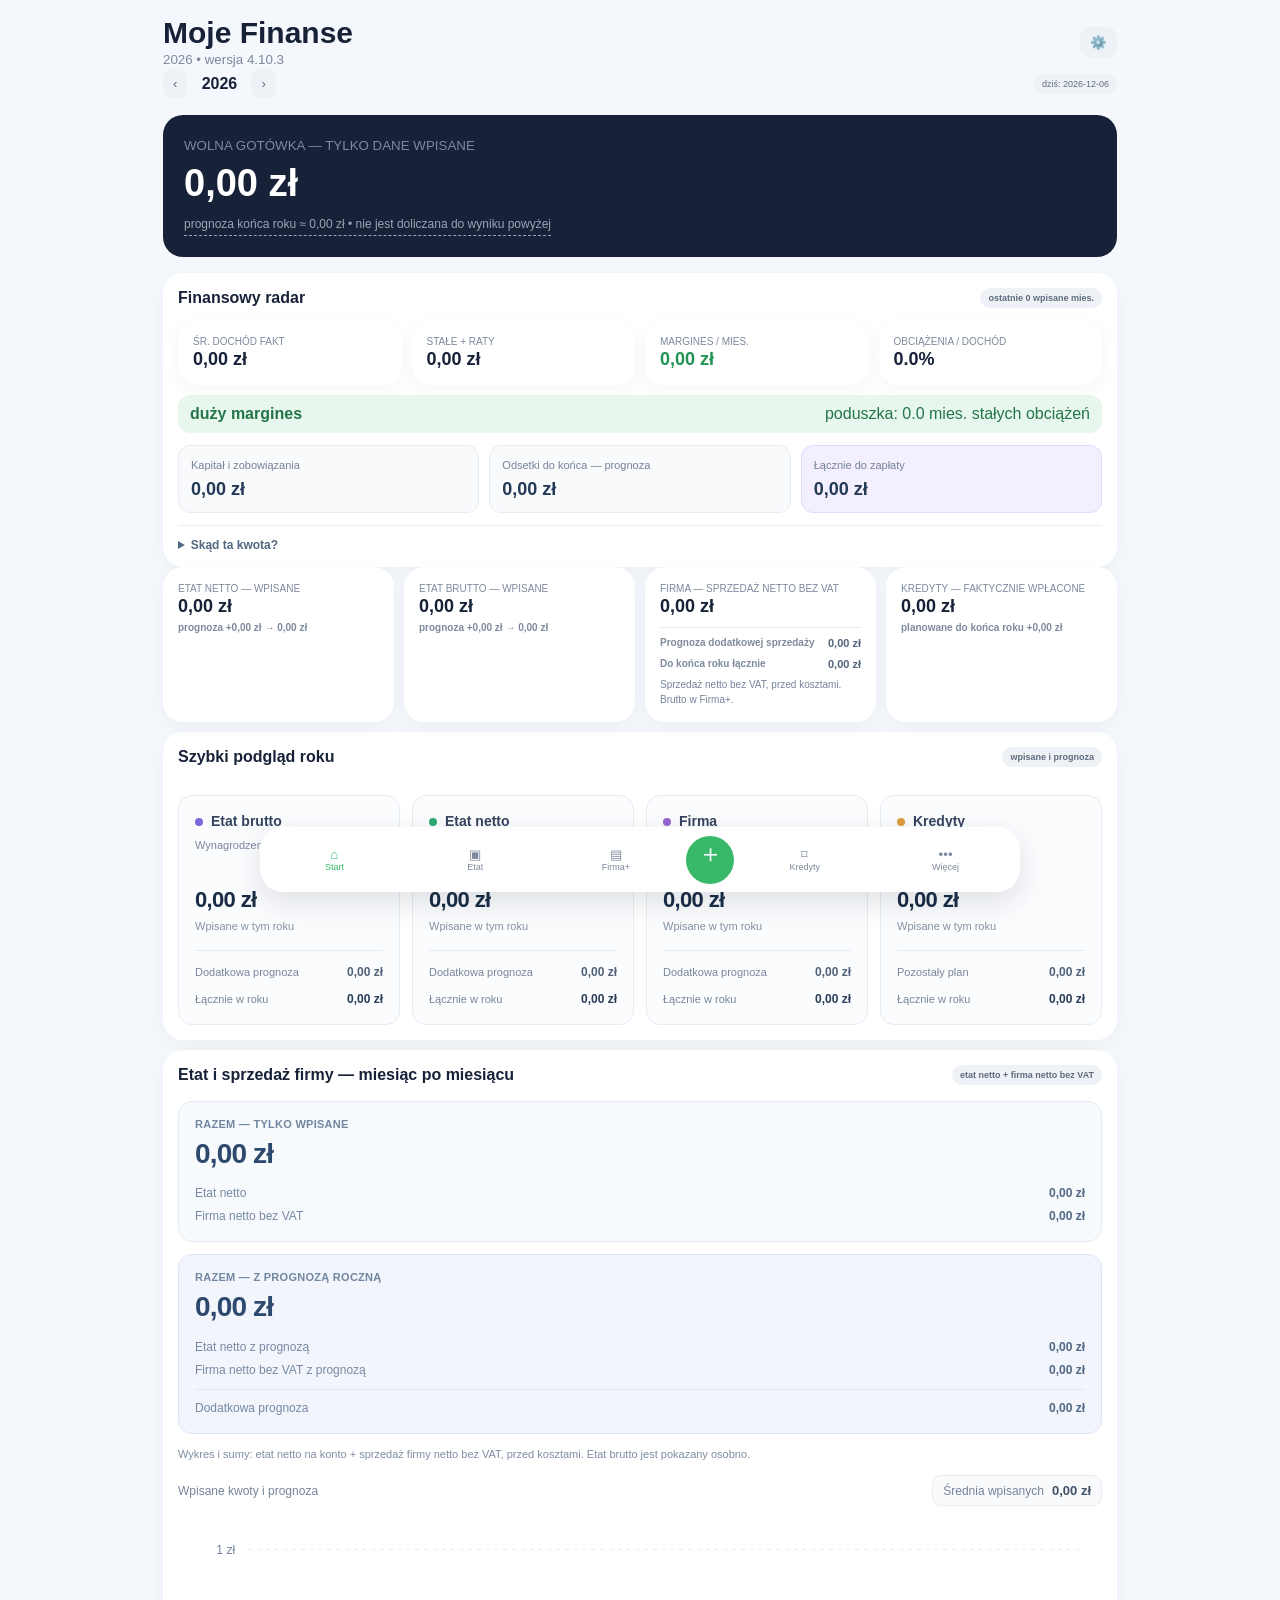
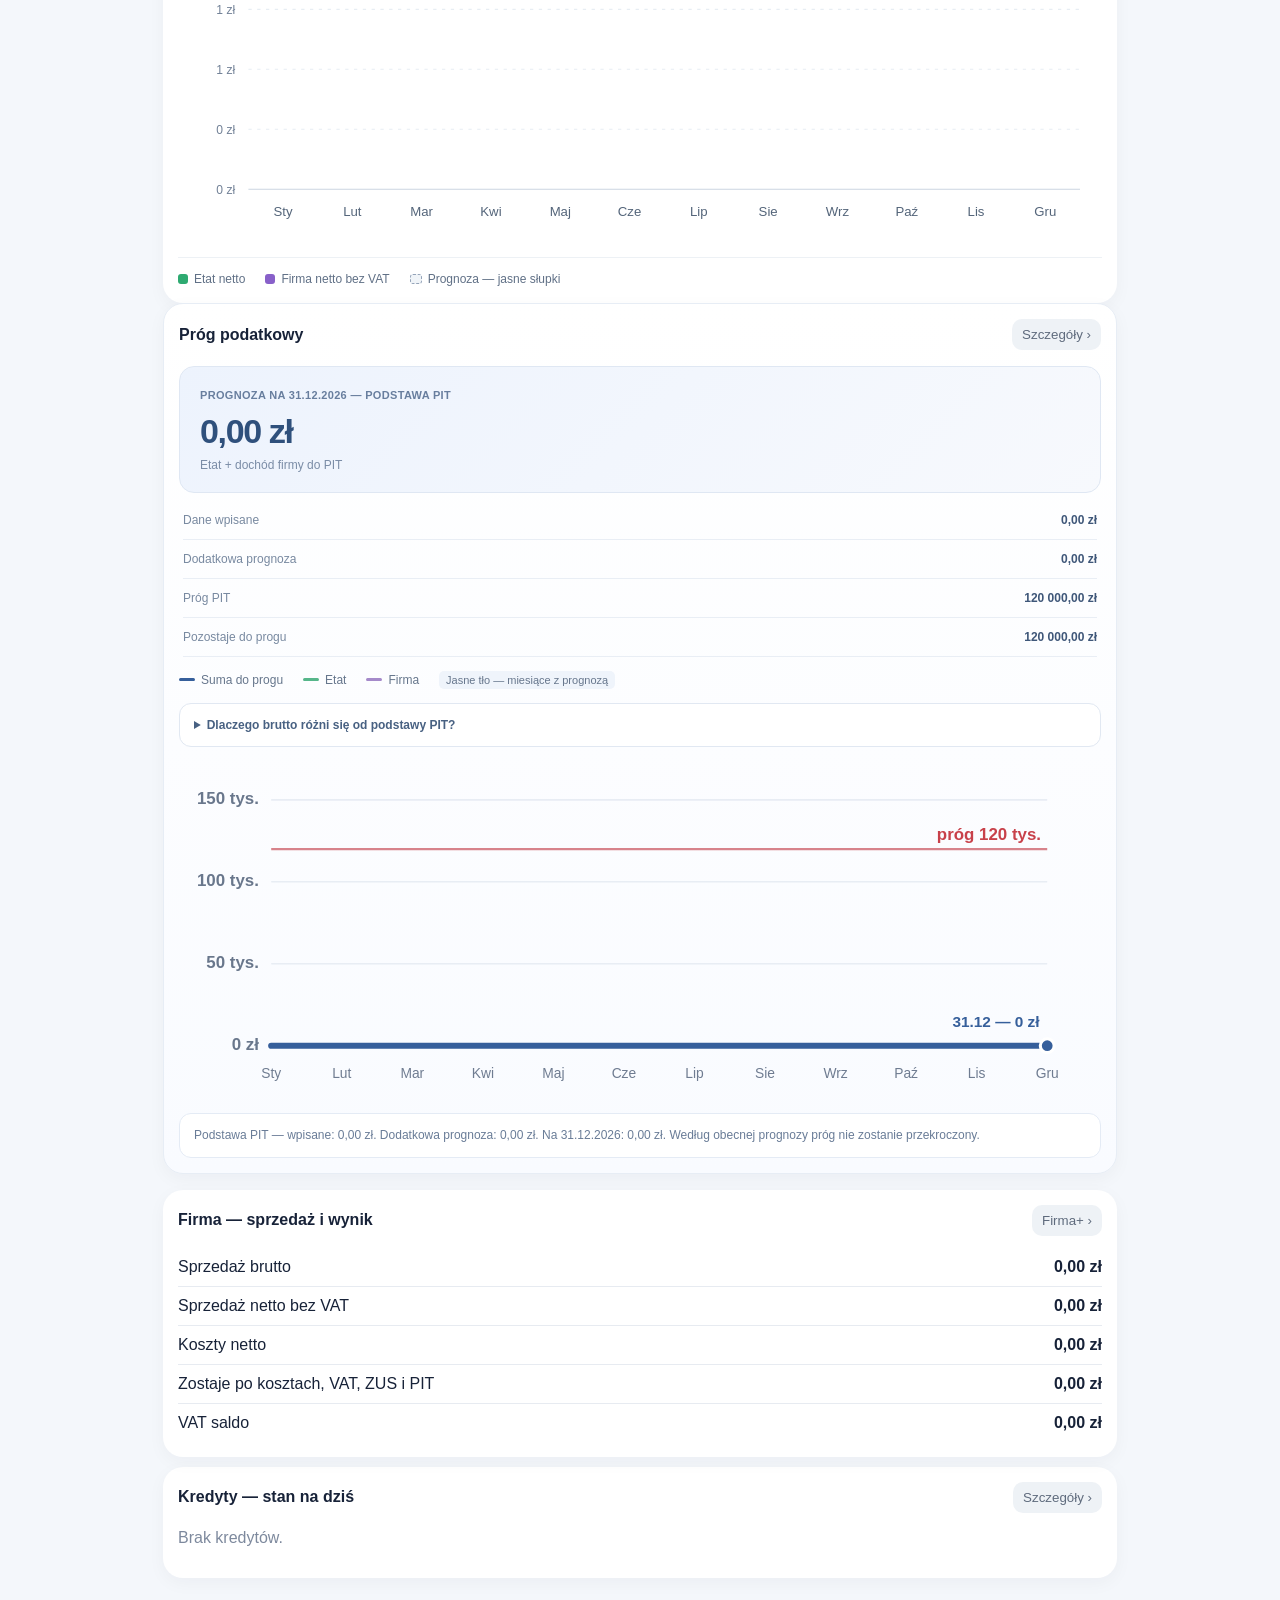
==== app-252.html @ a0eb4af7 "Clarify PIT forecast end date and actual/forecast totals; verify adaptive annual chart (4.10.3)" ====
<!doctype html><html lang="pl"><head><meta charset="utf-8"><meta http-equiv="Cache-Control" content="no-store"><meta name="viewport" content="width=device-width,initial-scale=1"><title>Moje Finanse 4.10.3</title></head><body><script>location.replace('./index.html?v=4103-'+Date.now())</script></body></html>
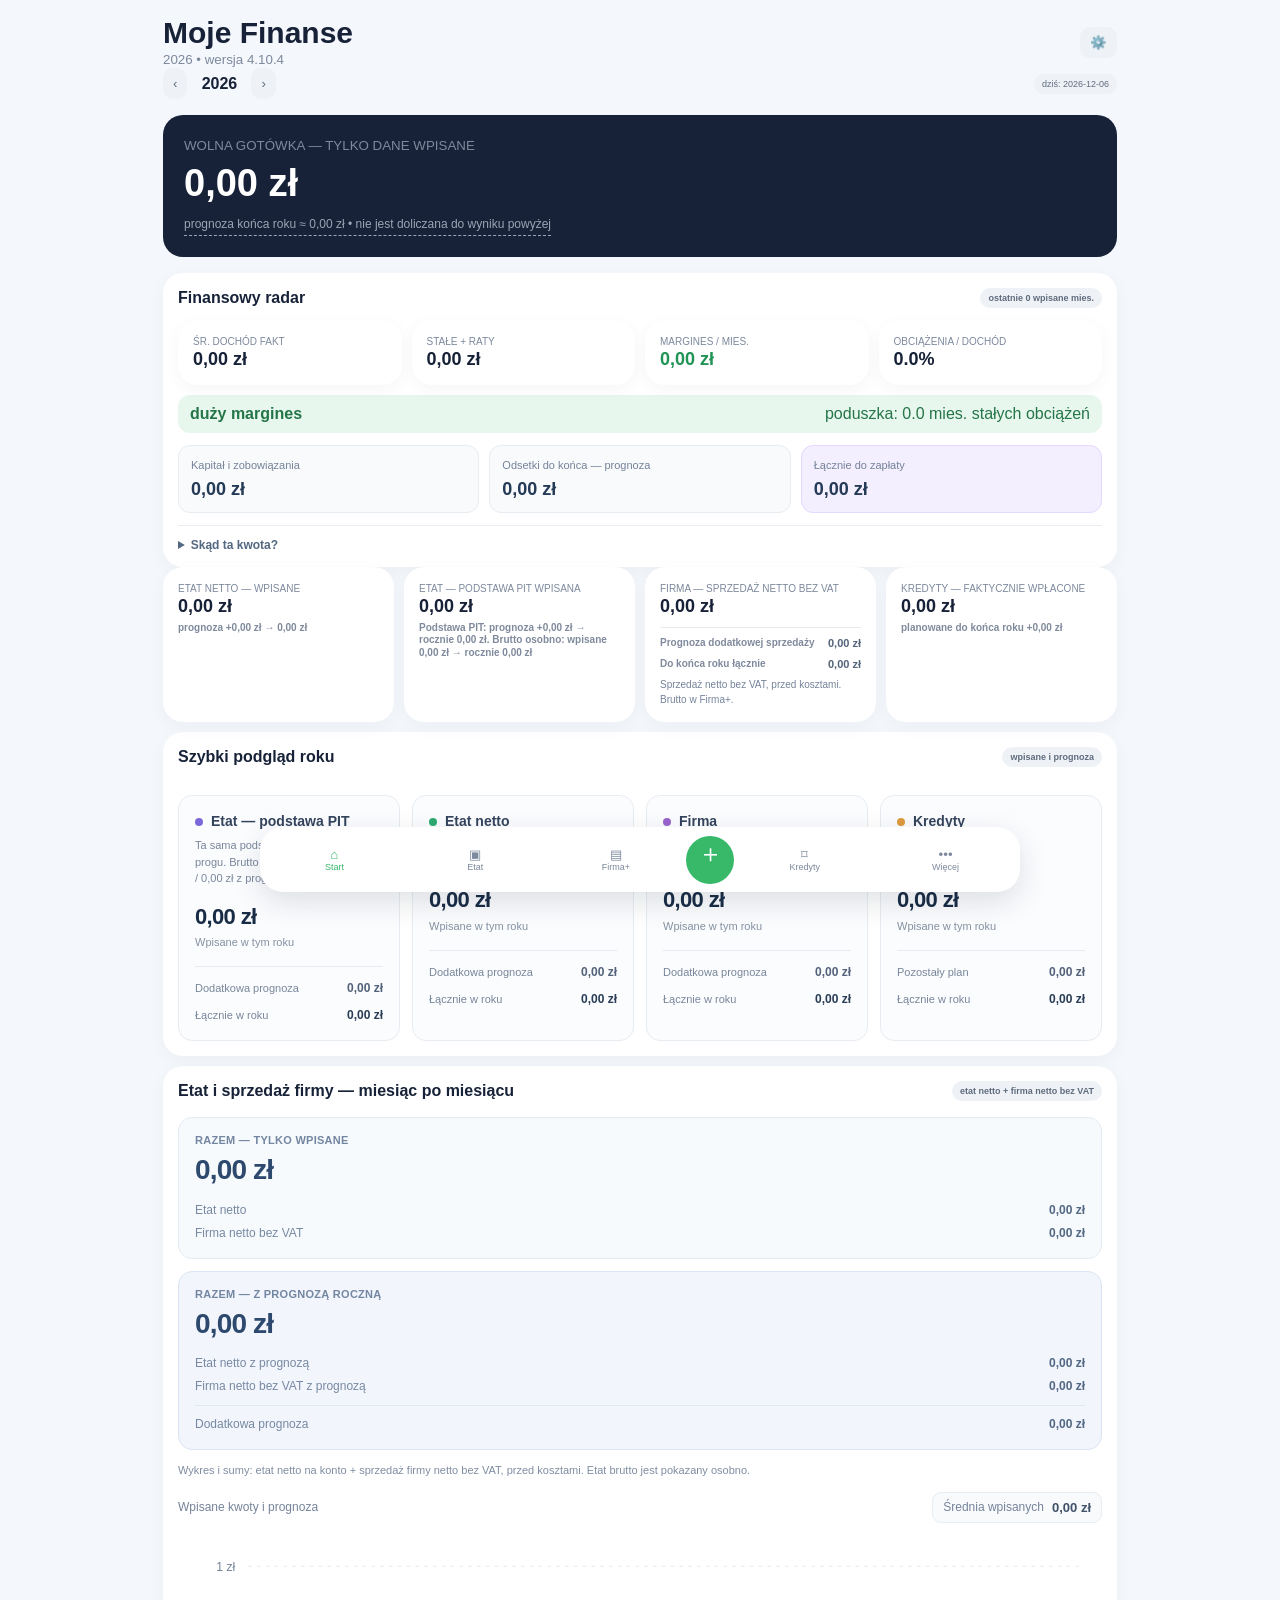
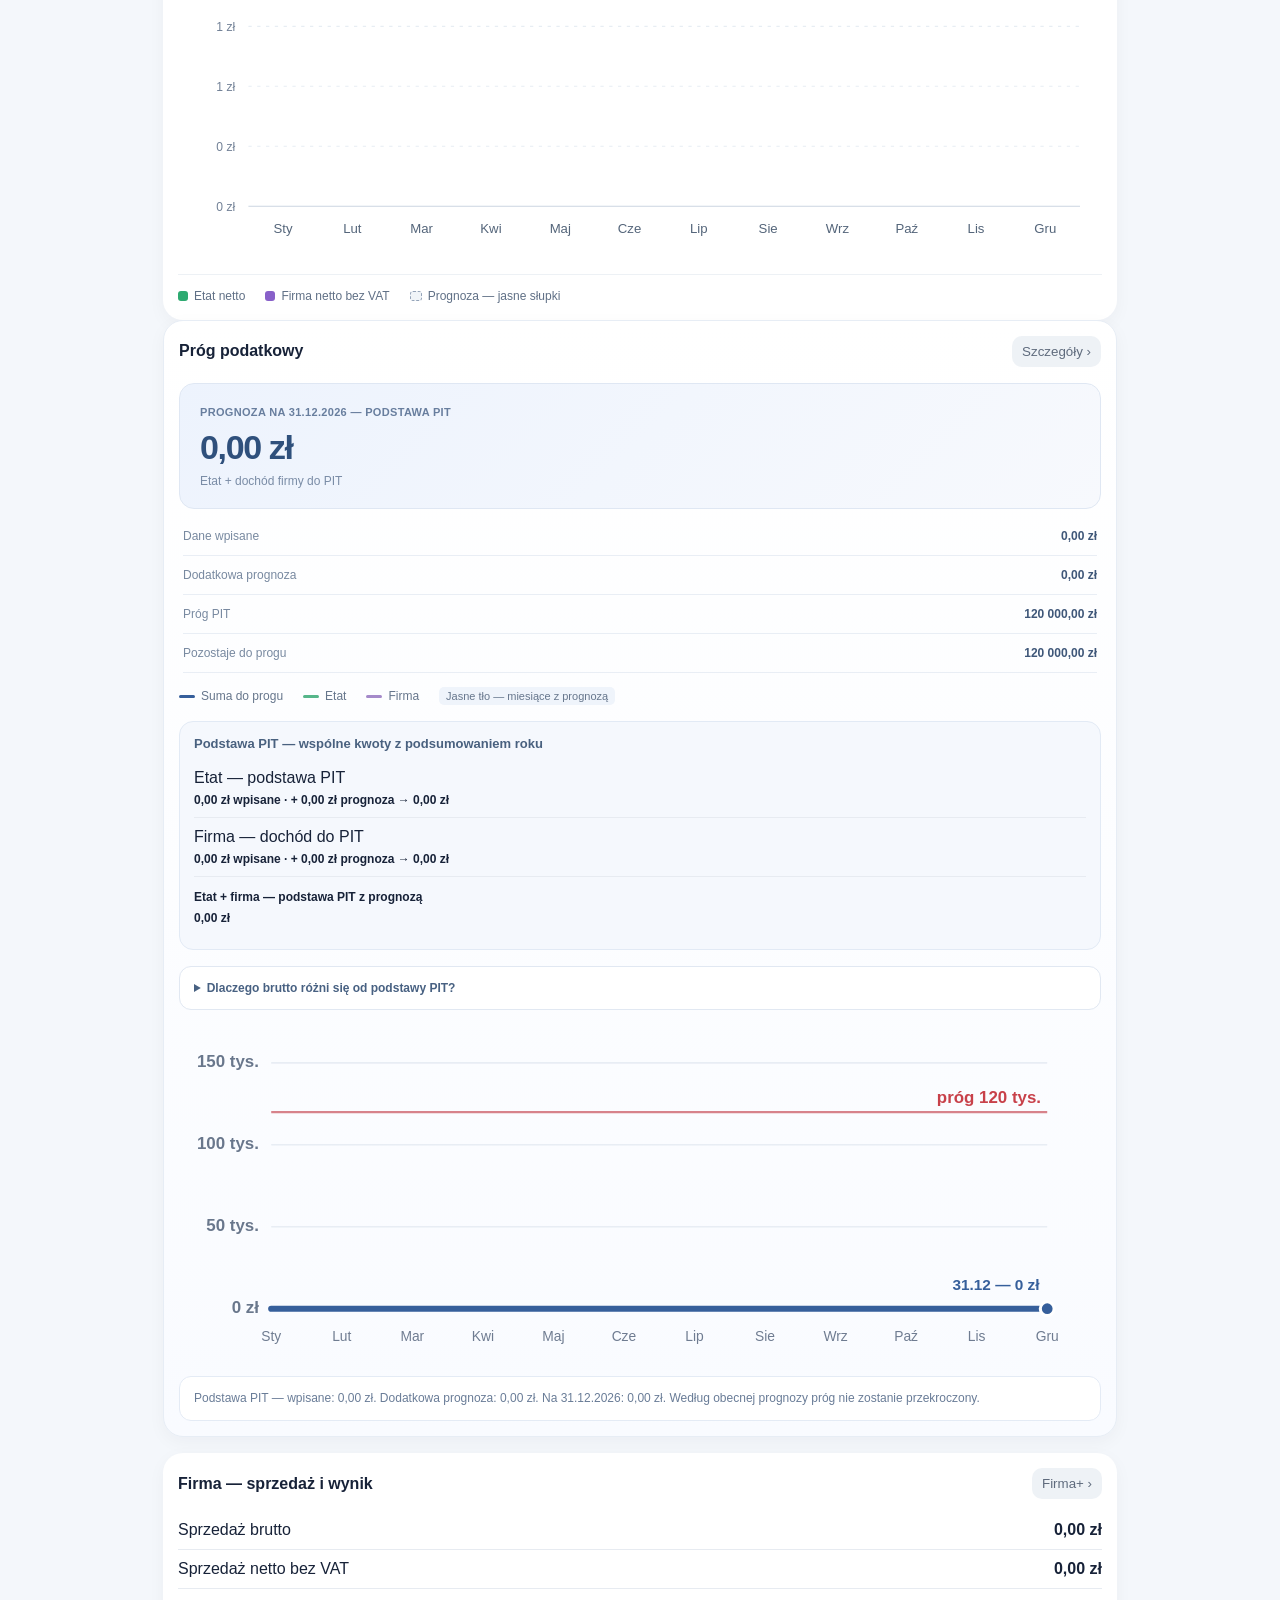
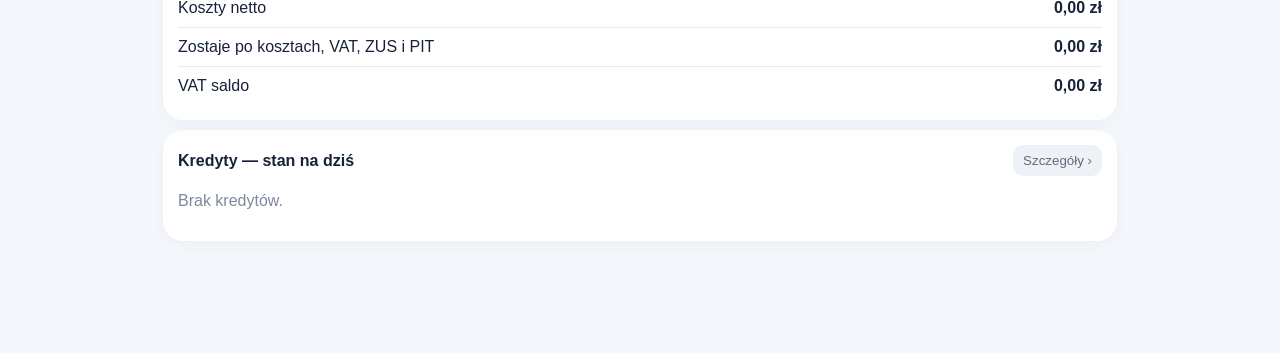
==== commit 55da2cf6: "Unify home employment totals with PIT chart basis; separate gross and combined company totals (4.10." ====
--- a/app-252.html
+++ b/app-252.html
@@ -1 +1 @@
-<!doctype html><html lang="pl"><head><meta charset="utf-8"><meta http-equiv="Cache-Control" content="no-store"><meta name="viewport" content="width=device-width,initial-scale=1"><title>Moje Finanse 4.10.3</title></head><body><script>location.replace('./index.html?v=4103-'+Date.now())</script></body></html>+<!doctype html><html lang="pl"><head><meta charset="utf-8"><meta http-equiv="Cache-Control" content="no-store"><meta name="viewport" content="width=device-width,initial-scale=1"><title>Moje Finanse 4.10.4</title></head><body><script>location.replace('./index.html?v=4104-'+Date.now())</script></body></html>
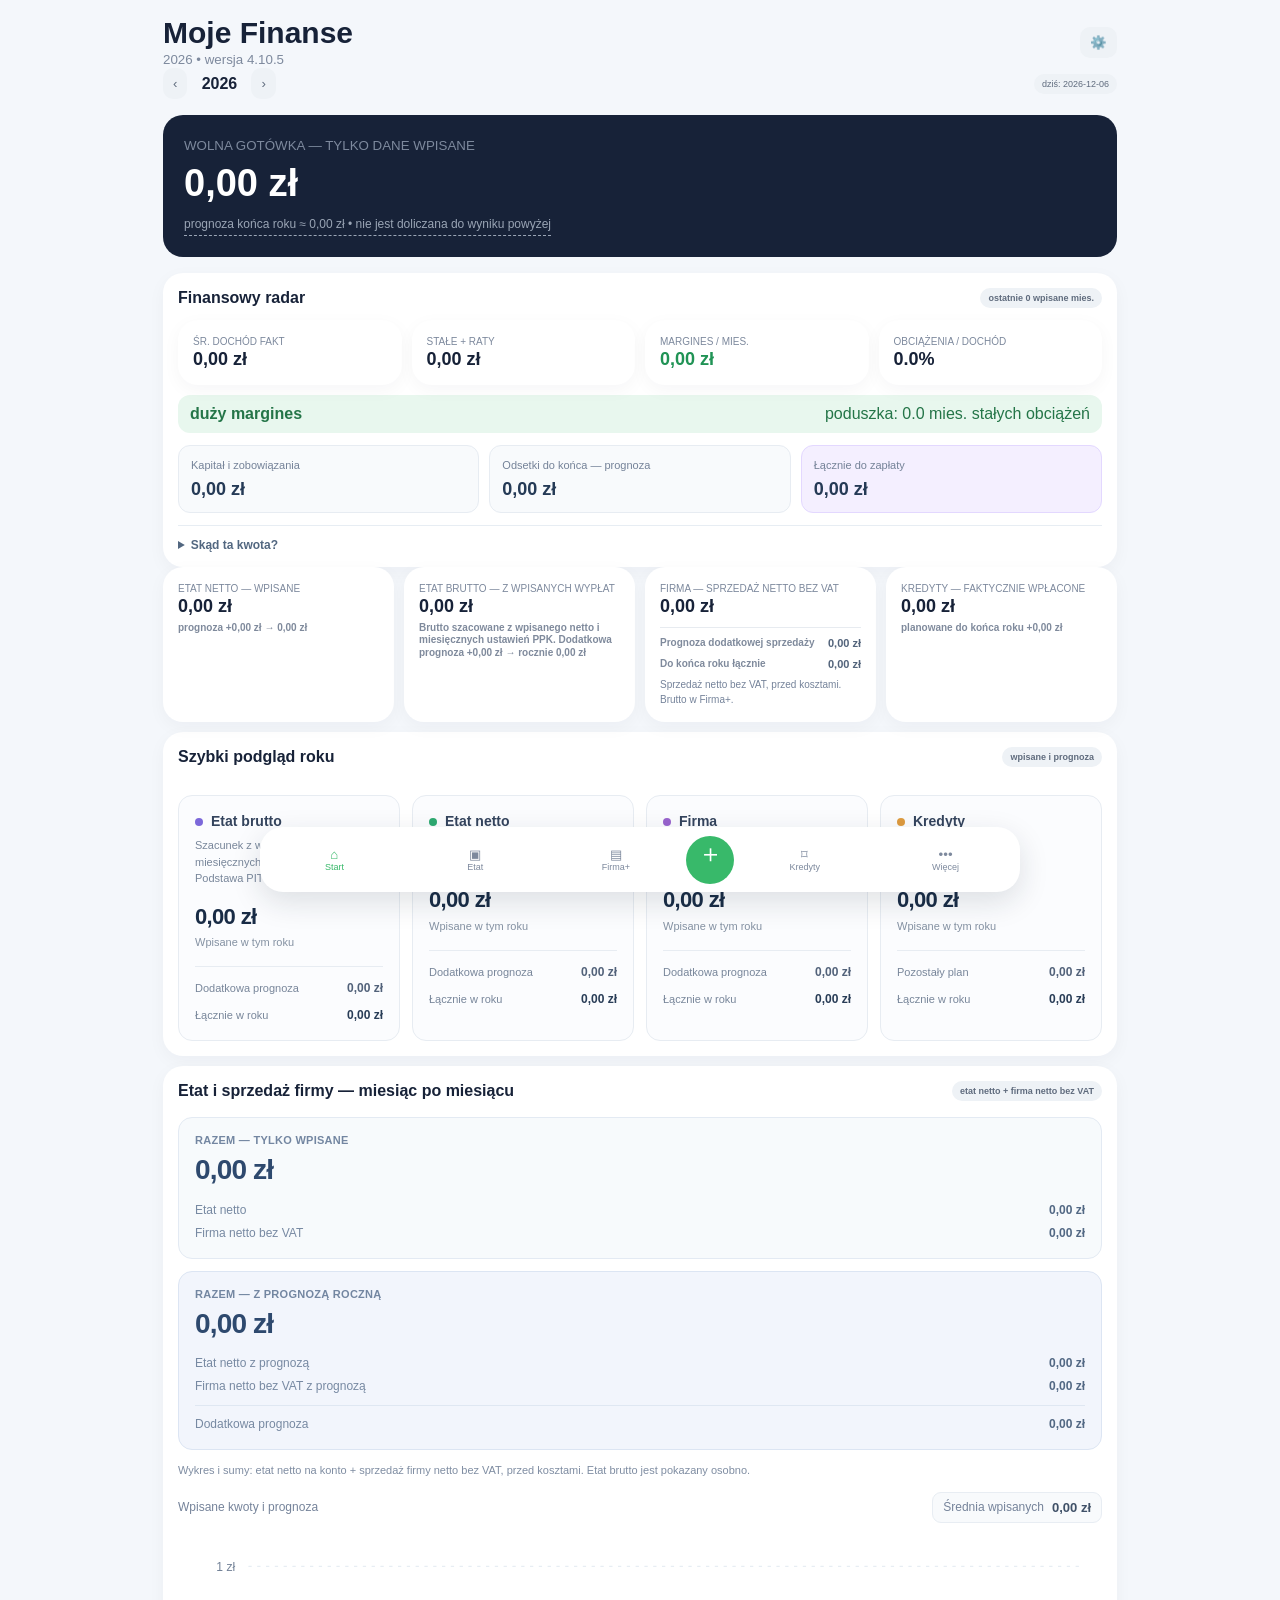
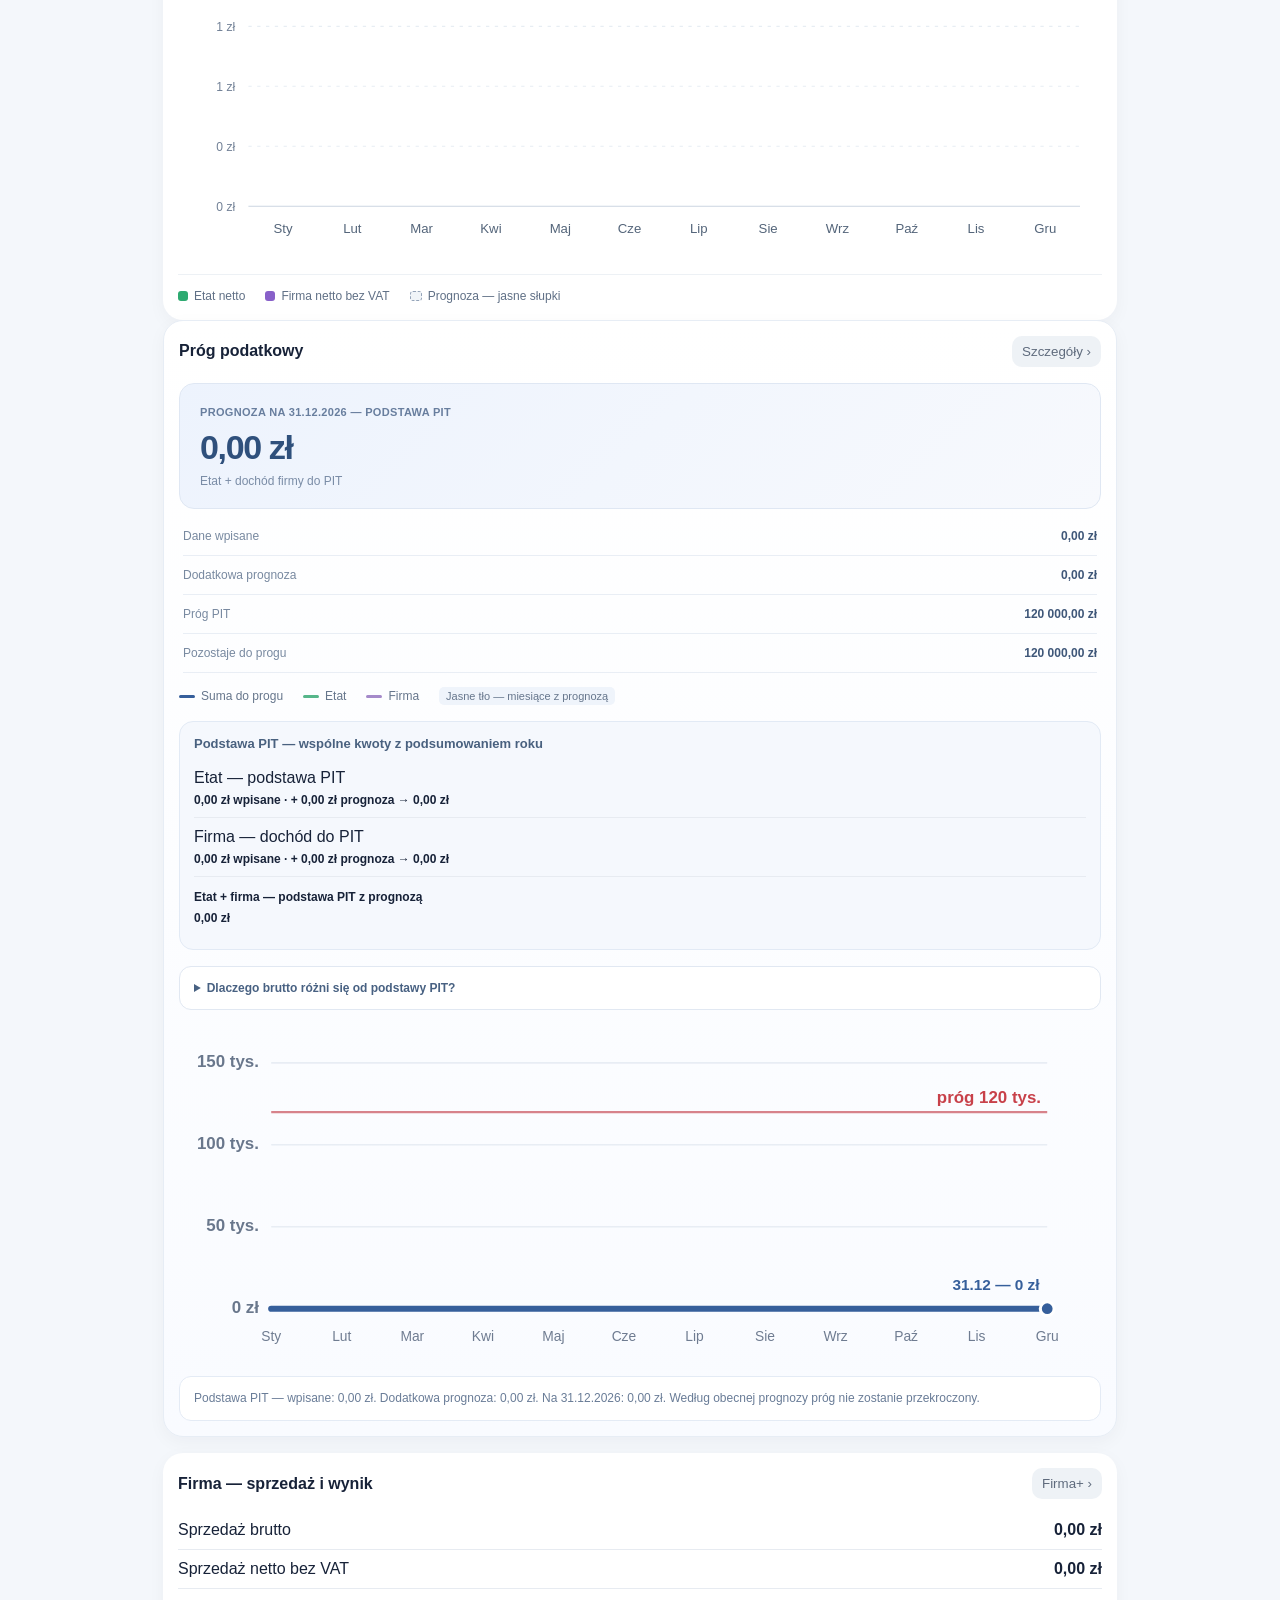
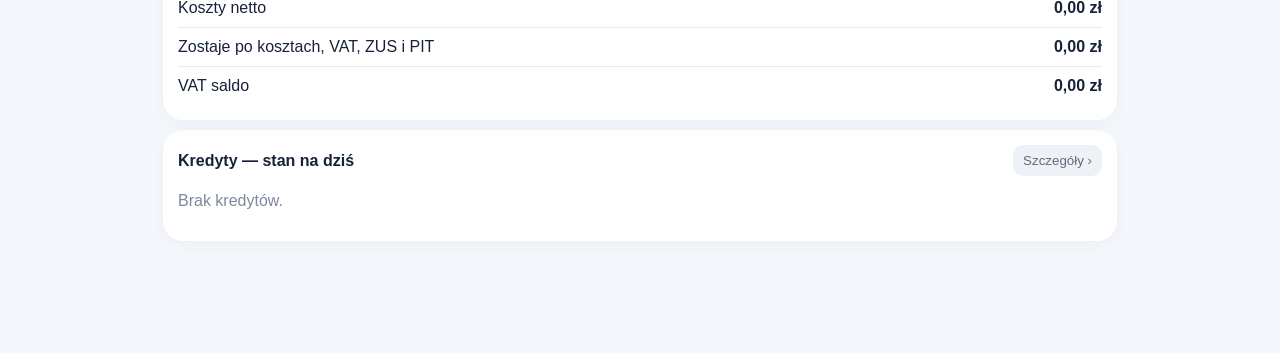
==== commit 4daa2df5: "Restore gross employment figures from entered net payments, preserve cents and separate PIT basis (4" ====
--- a/app-252.html
+++ b/app-252.html
@@ -1 +1 @@
-<!doctype html><html lang="pl"><head><meta charset="utf-8"><meta http-equiv="Cache-Control" content="no-store"><meta name="viewport" content="width=device-width,initial-scale=1"><title>Moje Finanse 4.10.4</title></head><body><script>location.replace('./index.html?v=4104-'+Date.now())</script></body></html>+<!doctype html><html lang="pl"><head><meta charset="utf-8"><meta http-equiv="Cache-Control" content="no-store"><meta name="viewport" content="width=device-width,initial-scale=1"><title>Moje Finanse 4.10.5</title></head><body><script>location.replace('./index.html?v=4105-'+Date.now())</script></body></html>
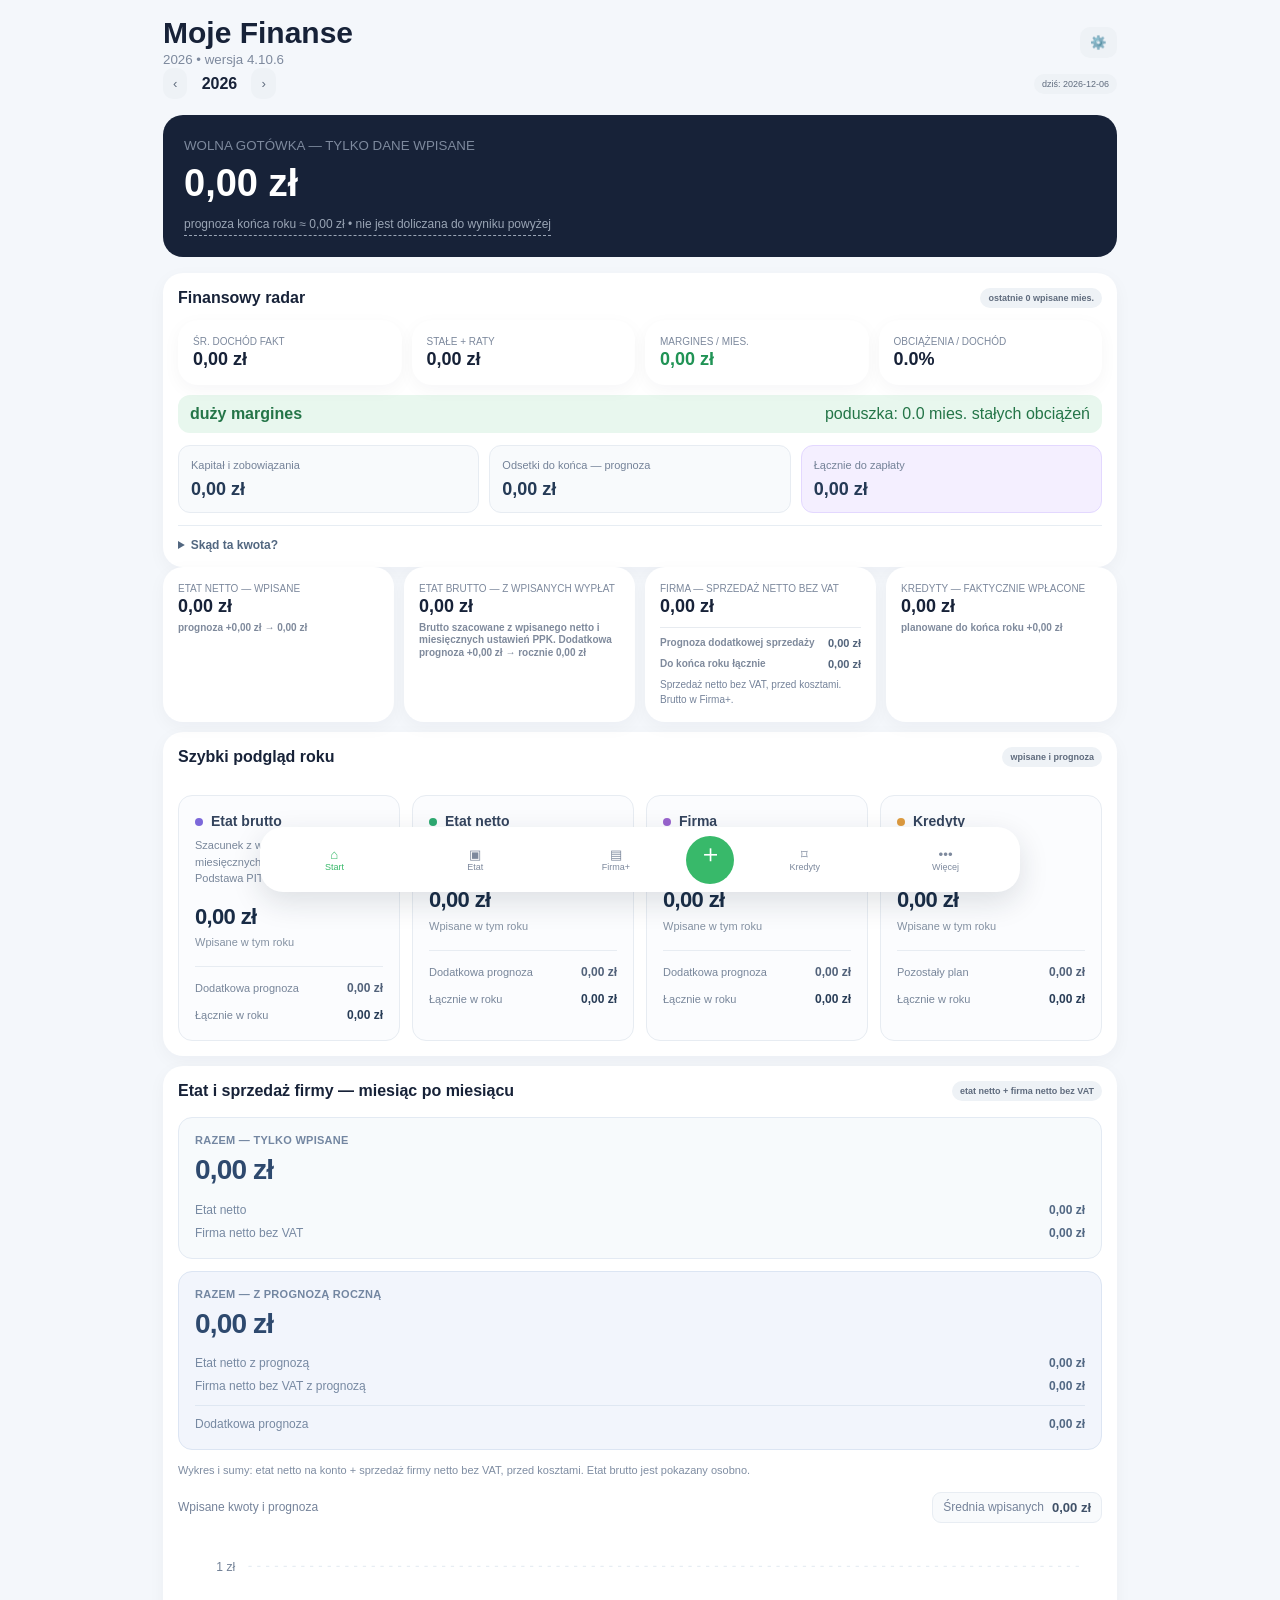
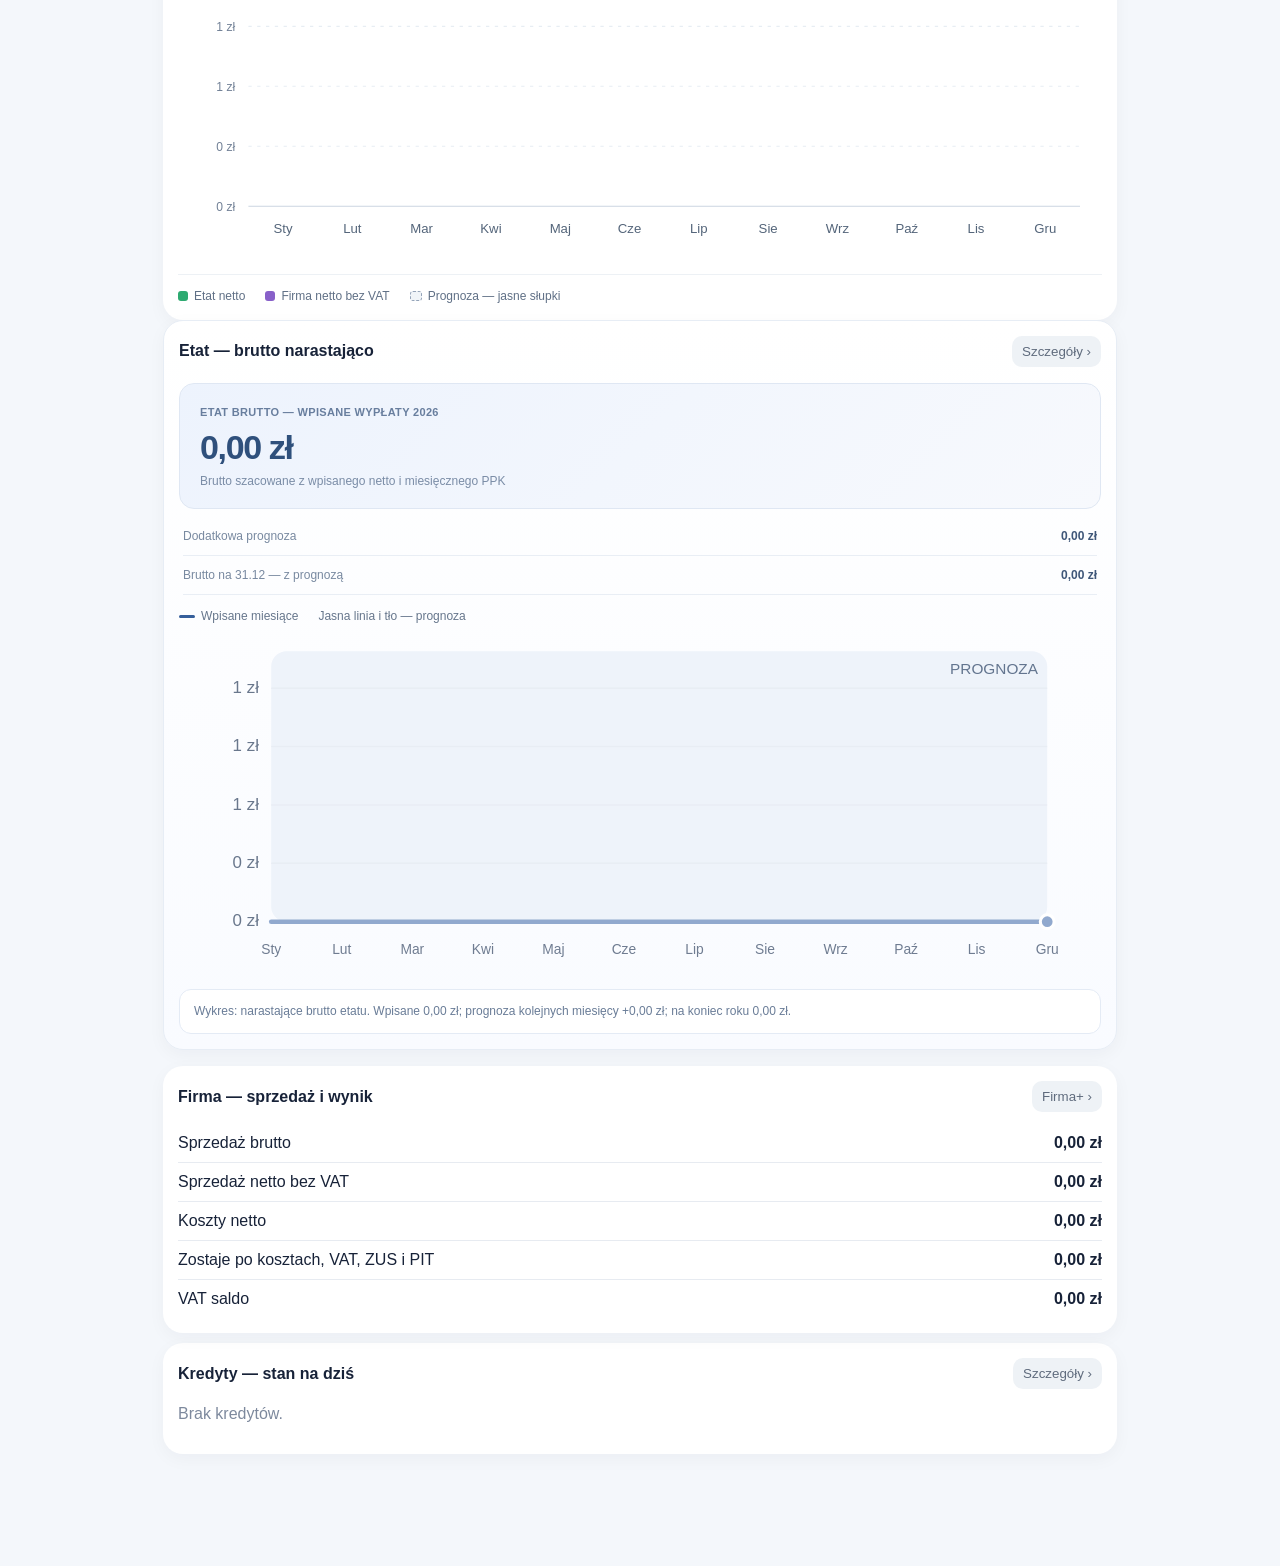
==== commit 561b052e: "Adapt home chart to actual employment gross and separate forecast, preserve existing tiles (4.10.6)" ====
--- a/app-252.html
+++ b/app-252.html
@@ -1 +1 @@
-<!doctype html><html lang="pl"><head><meta charset="utf-8"><meta http-equiv="Cache-Control" content="no-store"><meta name="viewport" content="width=device-width,initial-scale=1"><title>Moje Finanse 4.10.5</title></head><body><script>location.replace('./index.html?v=4105-'+Date.now())</script></body></html>+<!doctype html><html lang="pl"><head><meta charset="utf-8"><meta http-equiv="Cache-Control" content="no-store"><meta name="viewport" content="width=device-width,initial-scale=1"><title>Moje Finanse 4.10.6</title></head><body><script>location.replace('./index.html?v=4106-'+Date.now())</script></body></html>
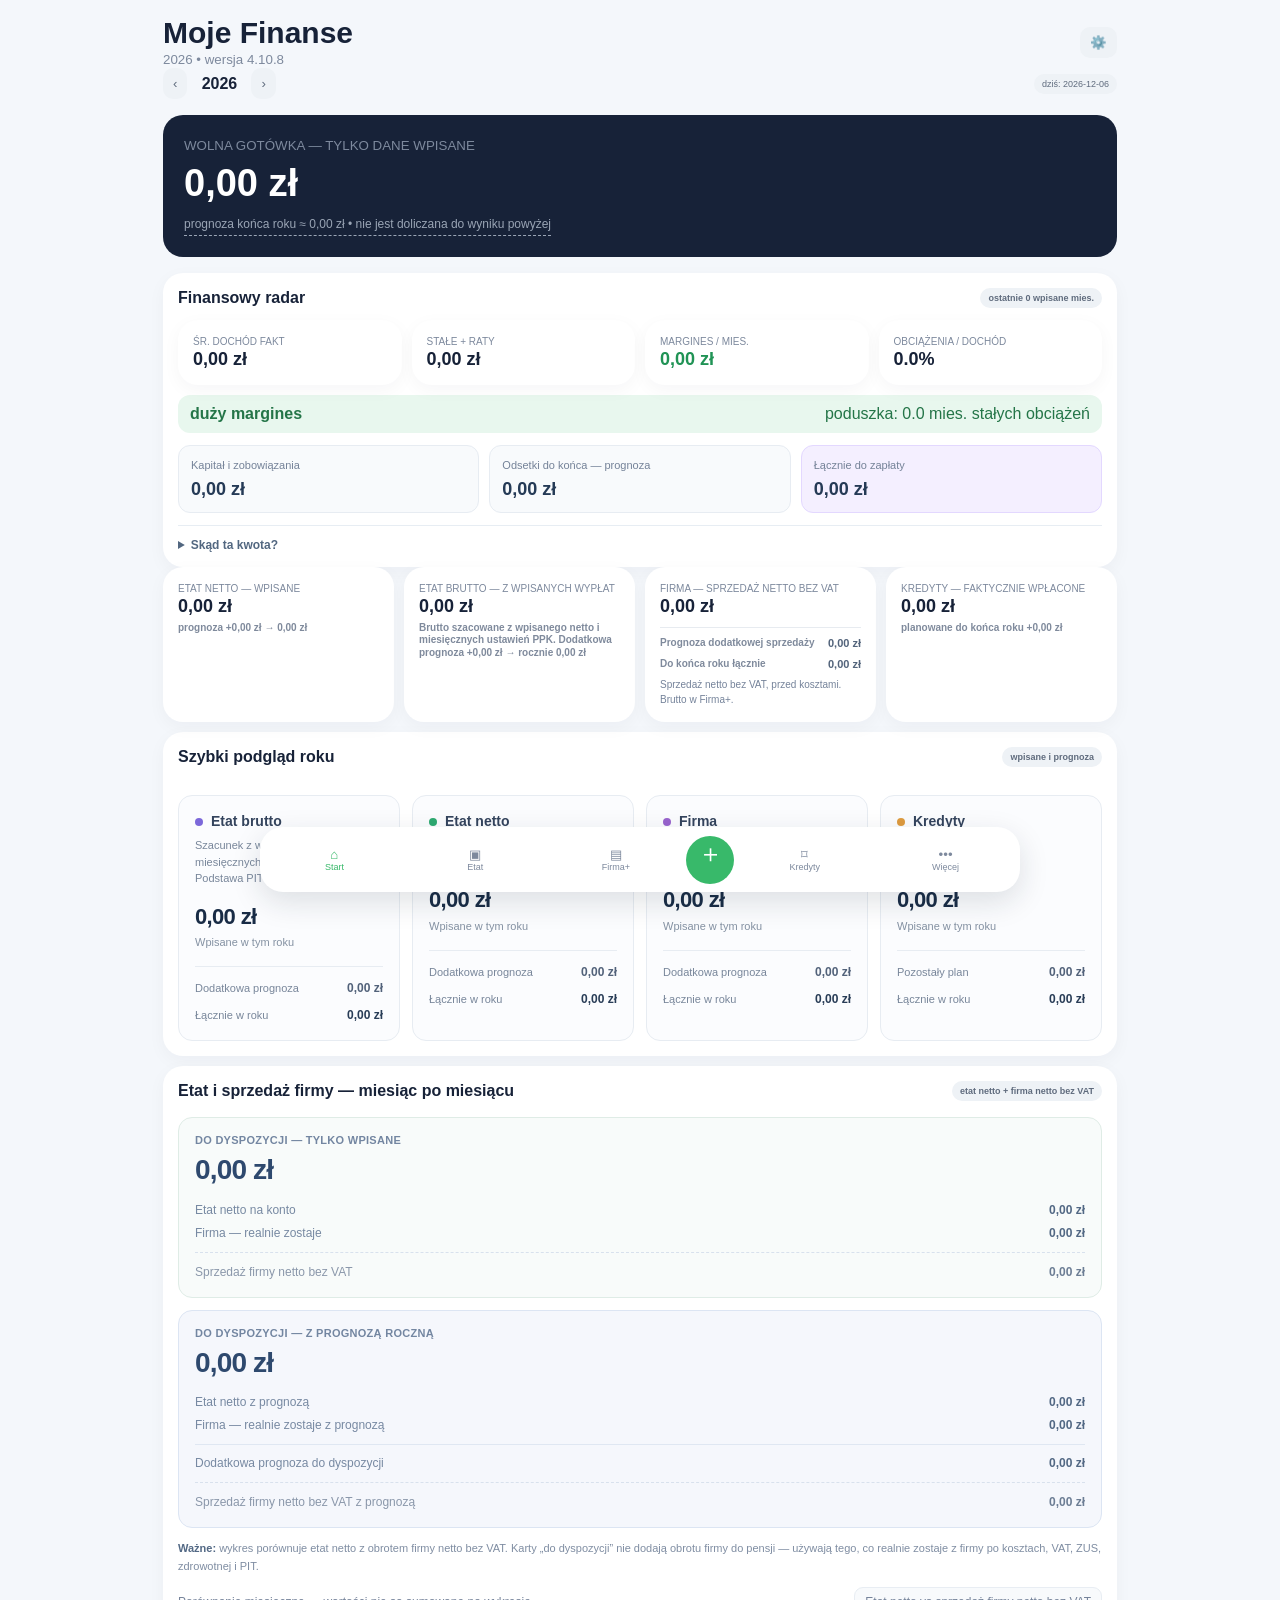
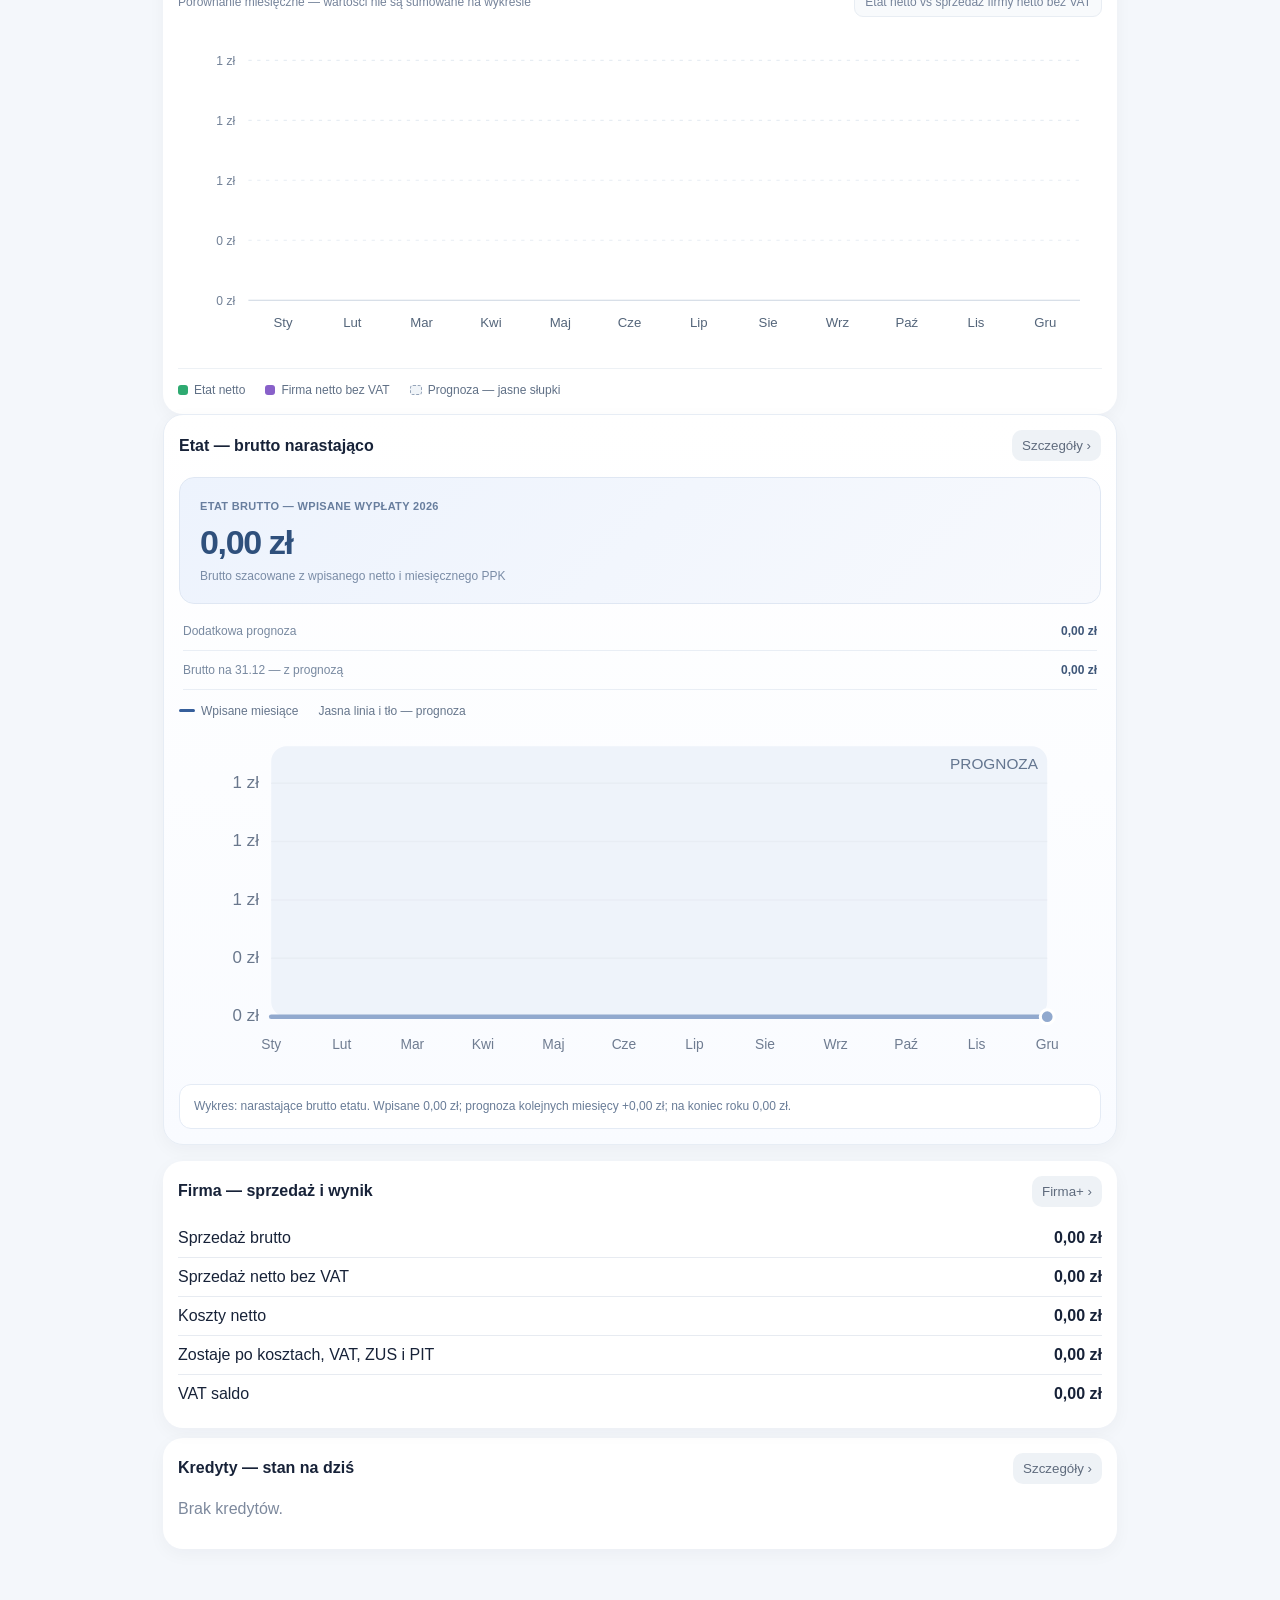
==== commit 21927c96: "Ujednolić stary redirect do 4.10.8" ====
--- a/app-252.html
+++ b/app-252.html
@@ -1 +1 @@
-<!doctype html><html lang="pl"><head><meta charset="utf-8"><meta http-equiv="Cache-Control" content="no-store"><meta name="viewport" content="width=device-width,initial-scale=1"><title>Moje Finanse 4.10.6</title></head><body><script>location.replace('./index.html?v=4106-'+Date.now())</script></body></html>+<!doctype html><html lang="pl"><head><meta charset="utf-8"><meta http-equiv="Cache-Control" content="no-store"><meta name="viewport" content="width=device-width,initial-scale=1"><title>Moje Finanse 4.10.8</title></head><body><script>location.replace('./index.html?v=4108-'+Date.now())</script></body></html>
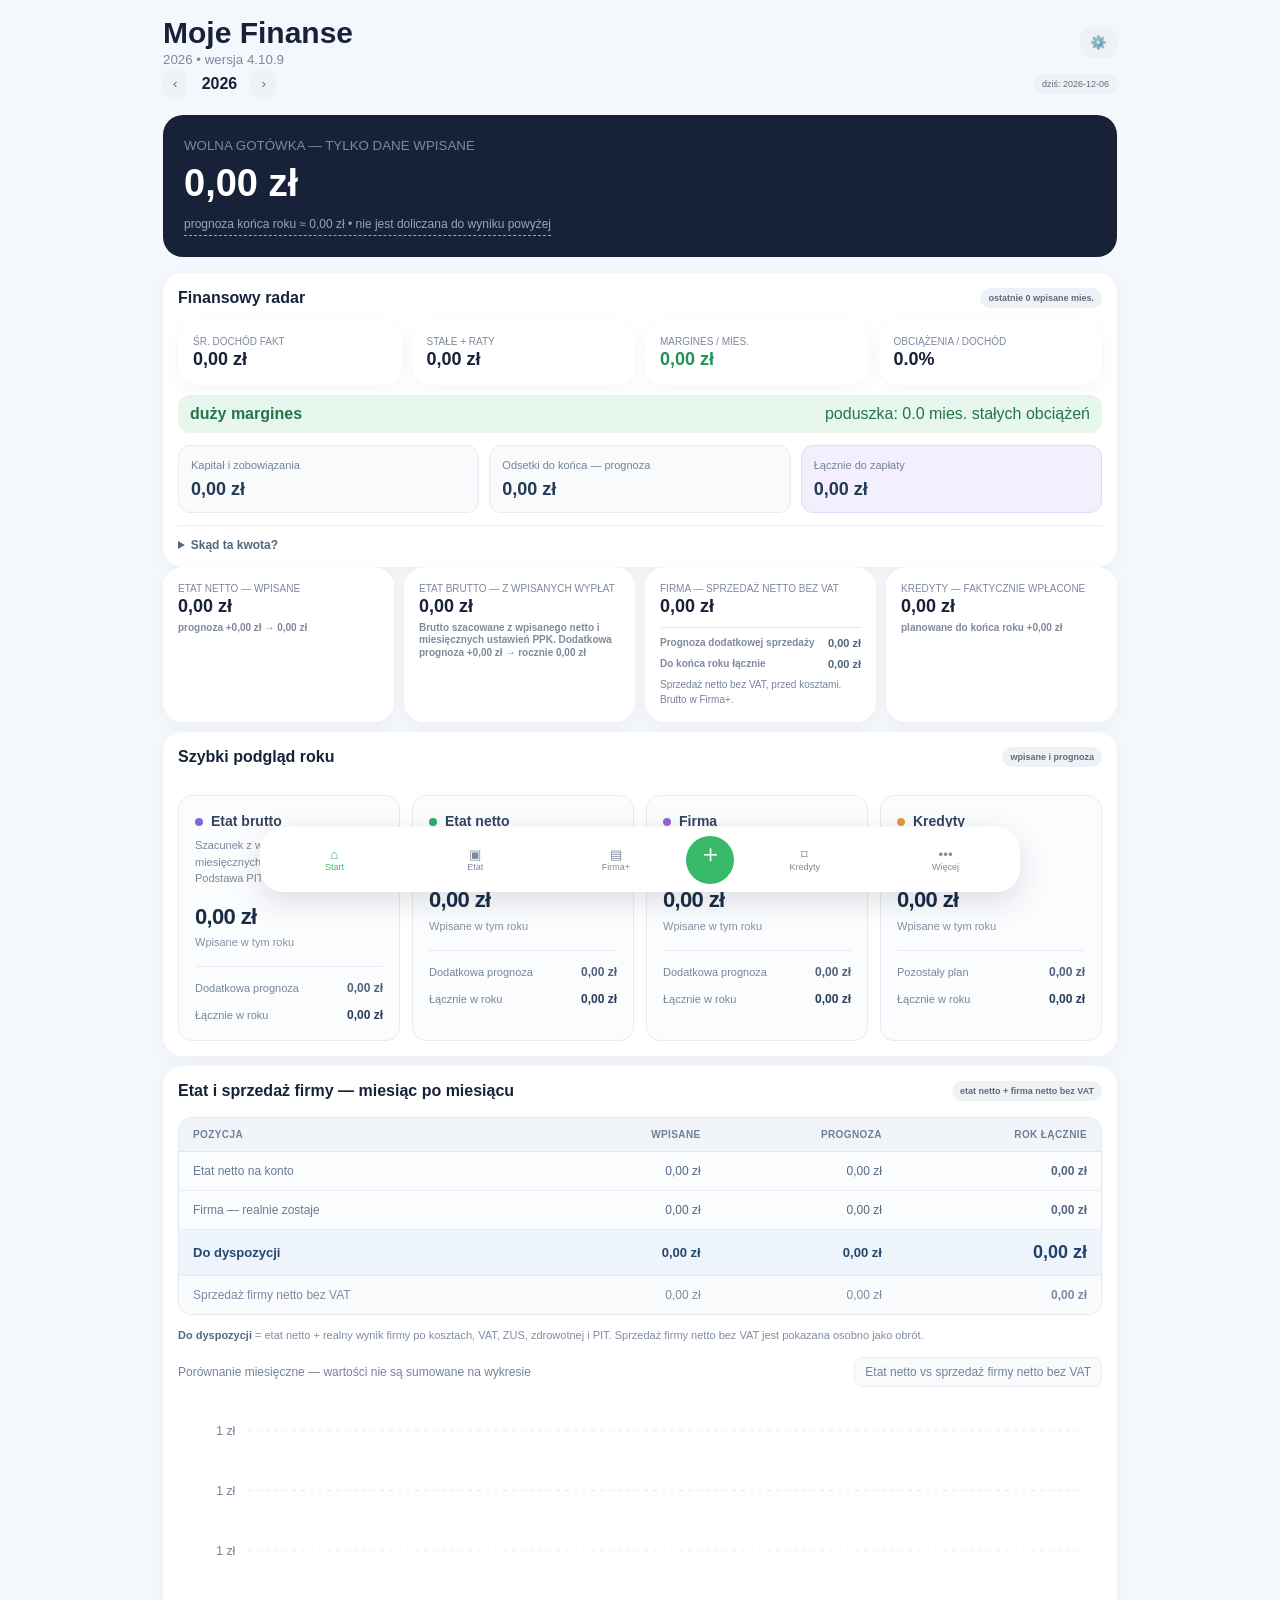
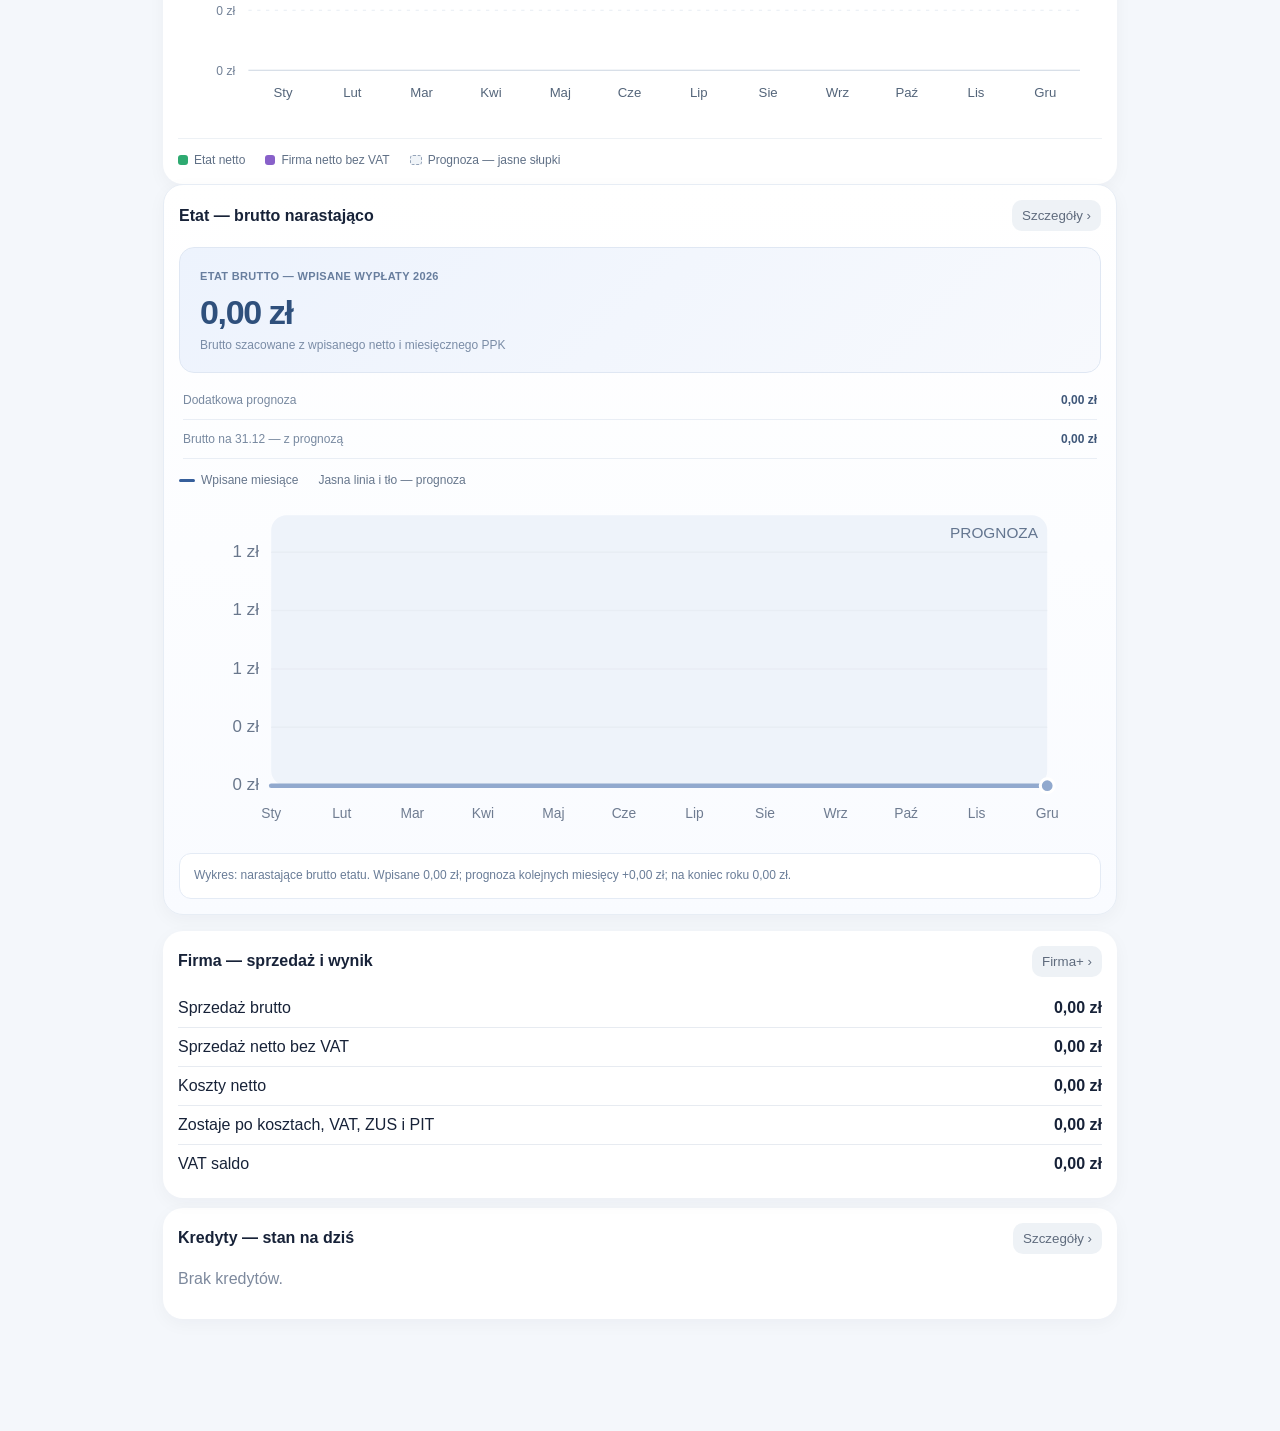
==== commit 3535272f: "Odśwież stary redirect do 4.10.9" ====
--- a/app-252.html
+++ b/app-252.html
@@ -1 +1 @@
-<!doctype html><html lang="pl"><head><meta charset="utf-8"><meta http-equiv="Cache-Control" content="no-store"><meta name="viewport" content="width=device-width,initial-scale=1"><title>Moje Finanse 4.10.8</title></head><body><script>location.replace('./index.html?v=4108-'+Date.now())</script></body></html>+<!doctype html><html lang="pl"><head><meta charset="utf-8"><meta http-equiv="Cache-Control" content="no-store"><meta name="viewport" content="width=device-width,initial-scale=1"><title>Moje Finanse 4.10.9</title></head><body><script>location.replace('./index.html?v=4109-'+Date.now())</script></body></html>
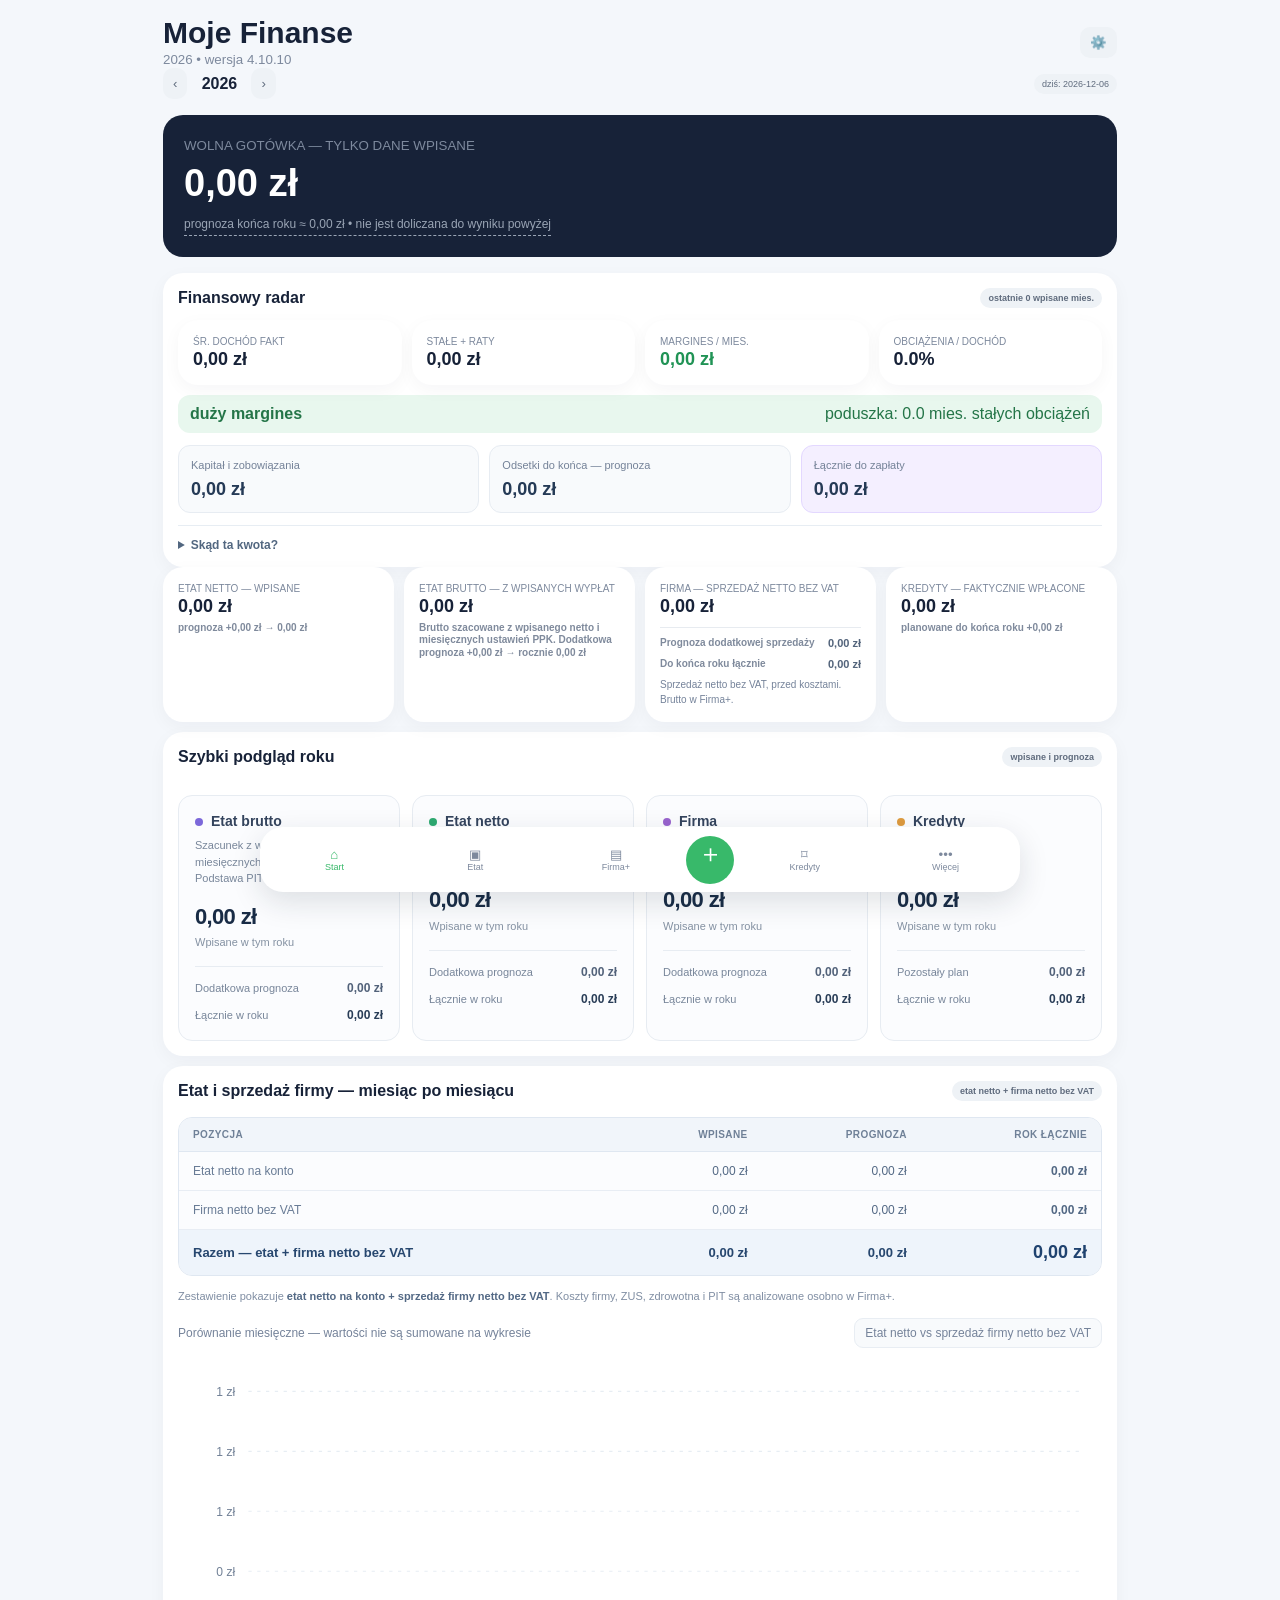
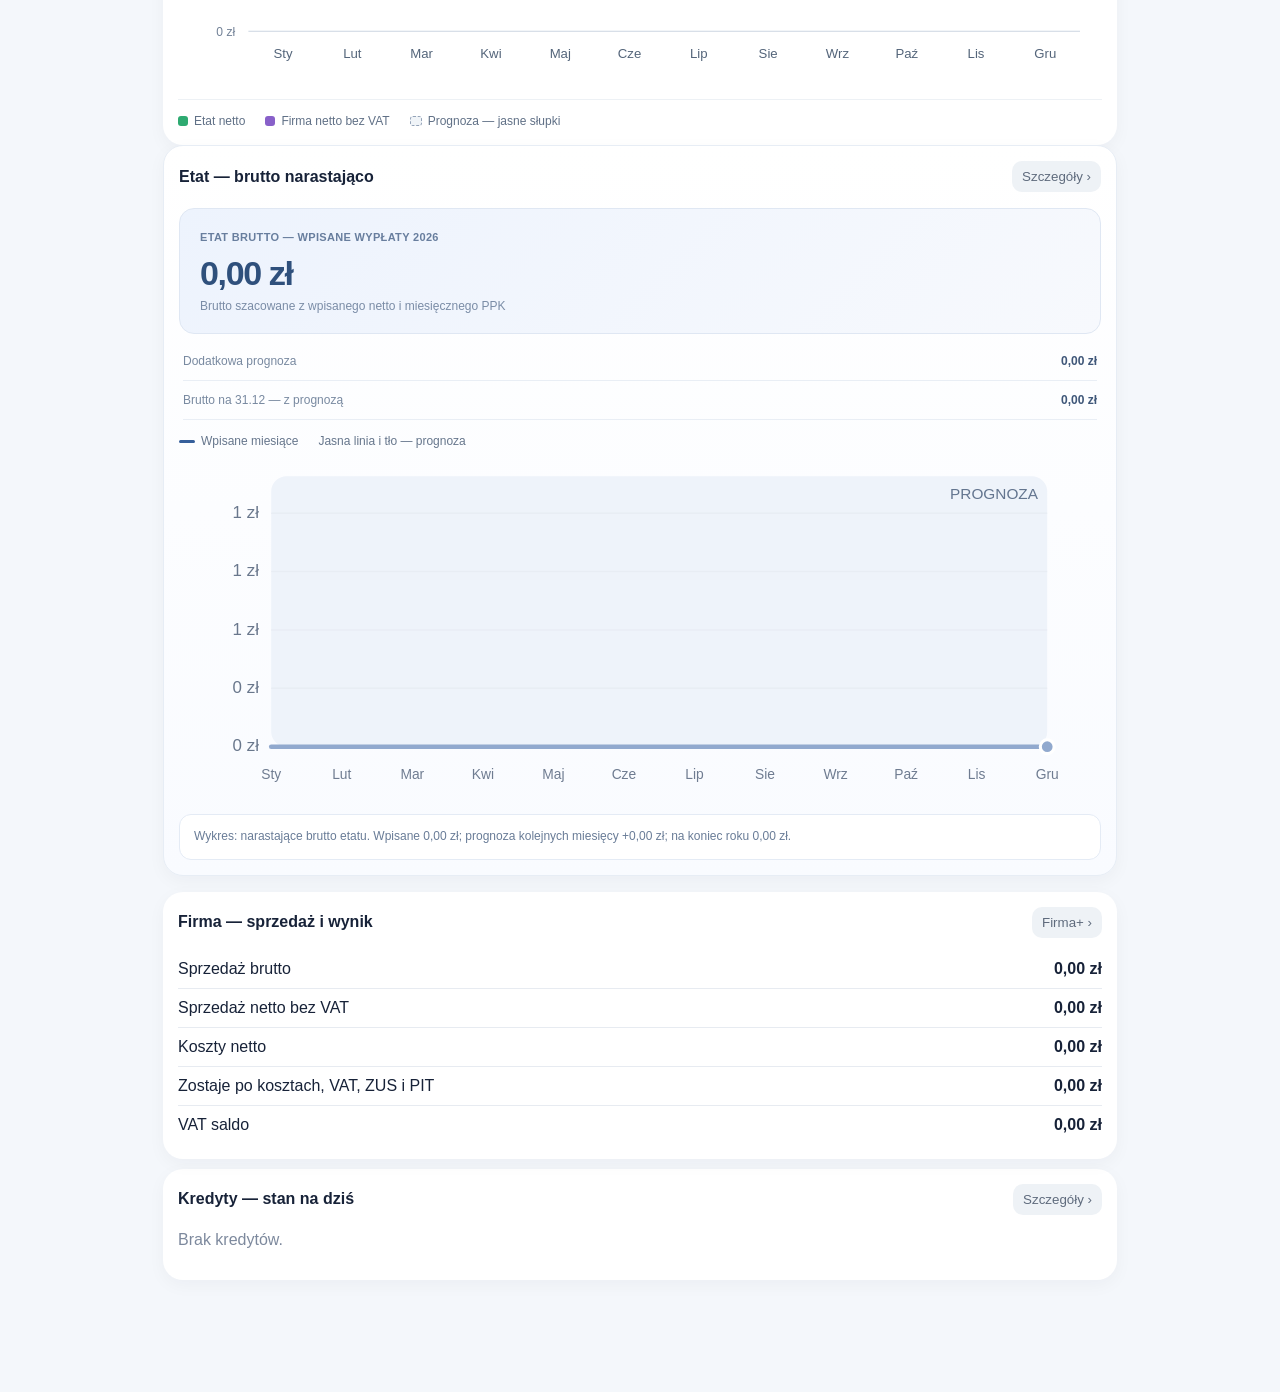
==== commit 42a9a205: "Odśwież stary redirect do 4.10.10" ====
--- a/app-252.html
+++ b/app-252.html
@@ -1 +1 @@
-<!doctype html><html lang="pl"><head><meta charset="utf-8"><meta http-equiv="Cache-Control" content="no-store"><meta name="viewport" content="width=device-width,initial-scale=1"><title>Moje Finanse 4.10.9</title></head><body><script>location.replace('./index.html?v=4109-'+Date.now())</script></body></html>+<!doctype html><html lang="pl"><head><meta charset="utf-8"><meta http-equiv="Cache-Control" content="no-store"><meta name="viewport" content="width=device-width,initial-scale=1"><title>Moje Finanse 4.10.10</title></head><body><script>location.replace('./index.html?v=41010-'+Date.now())</script></body></html>
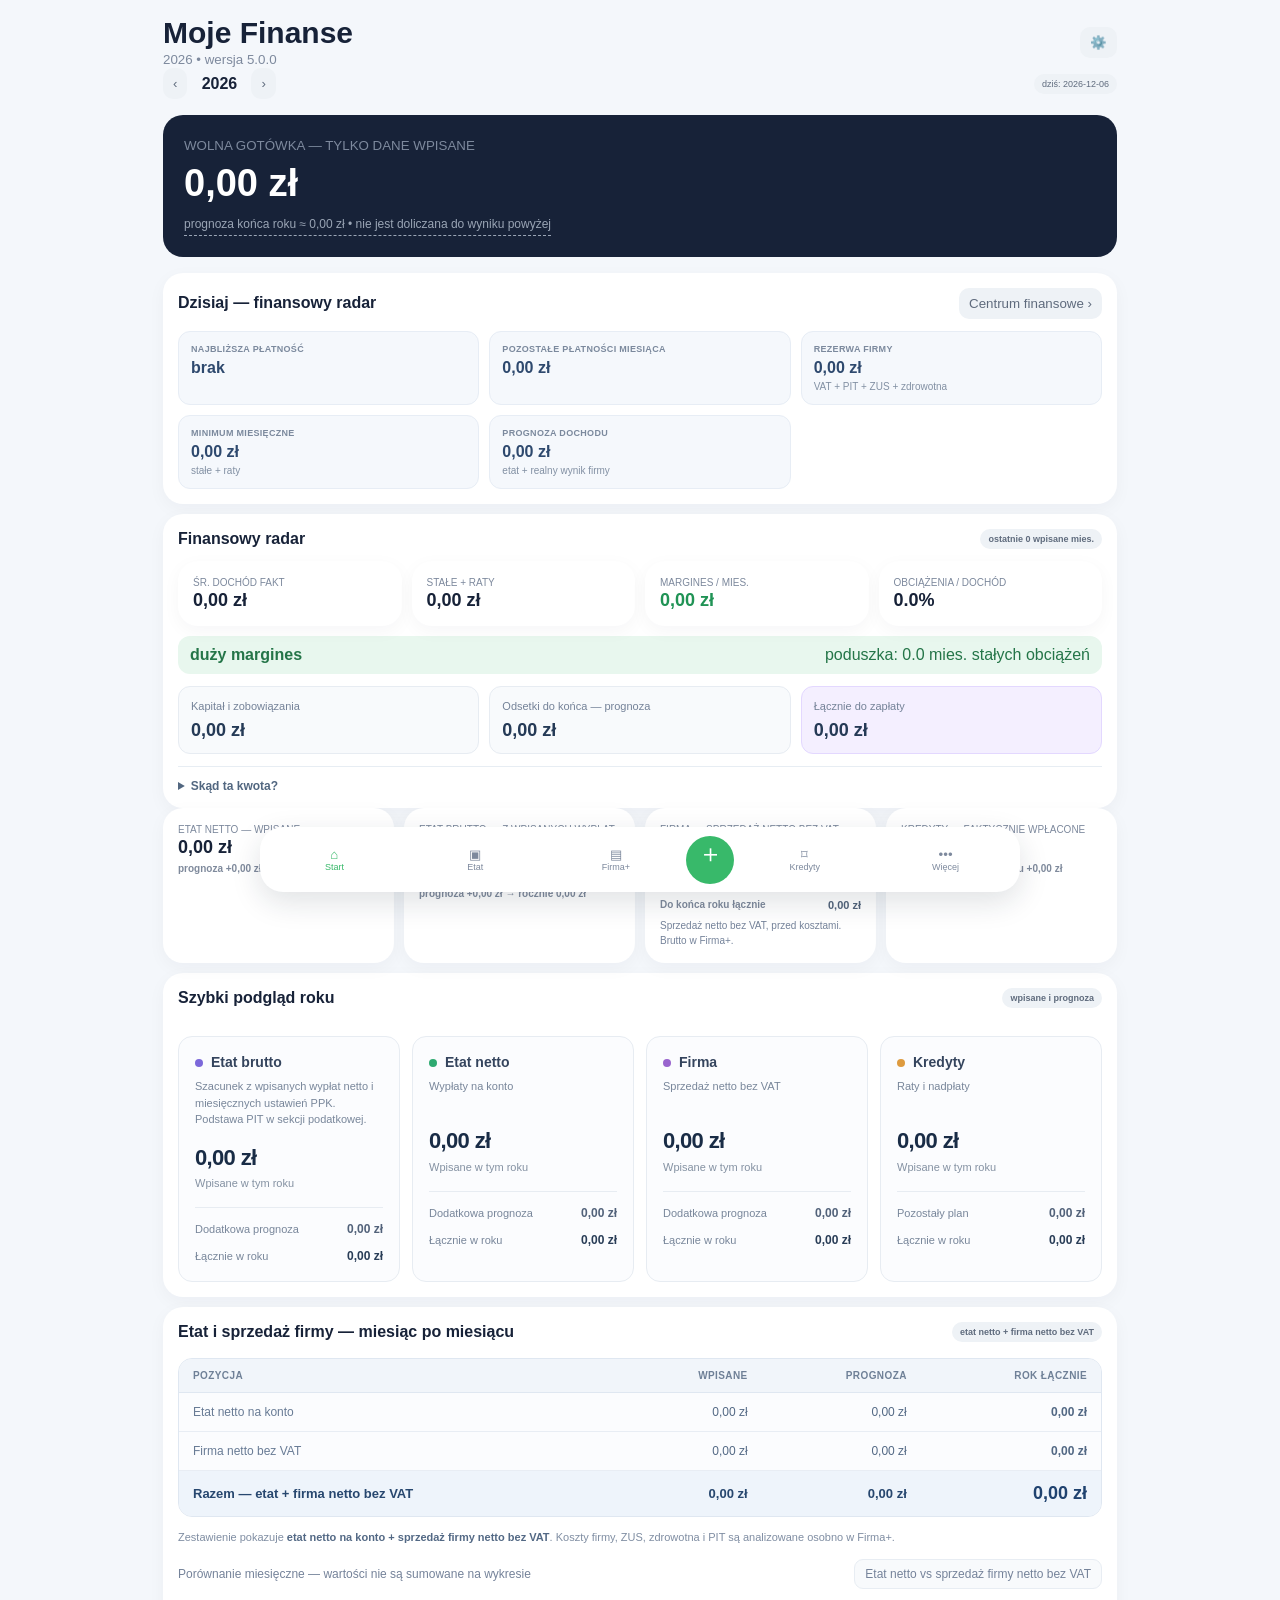
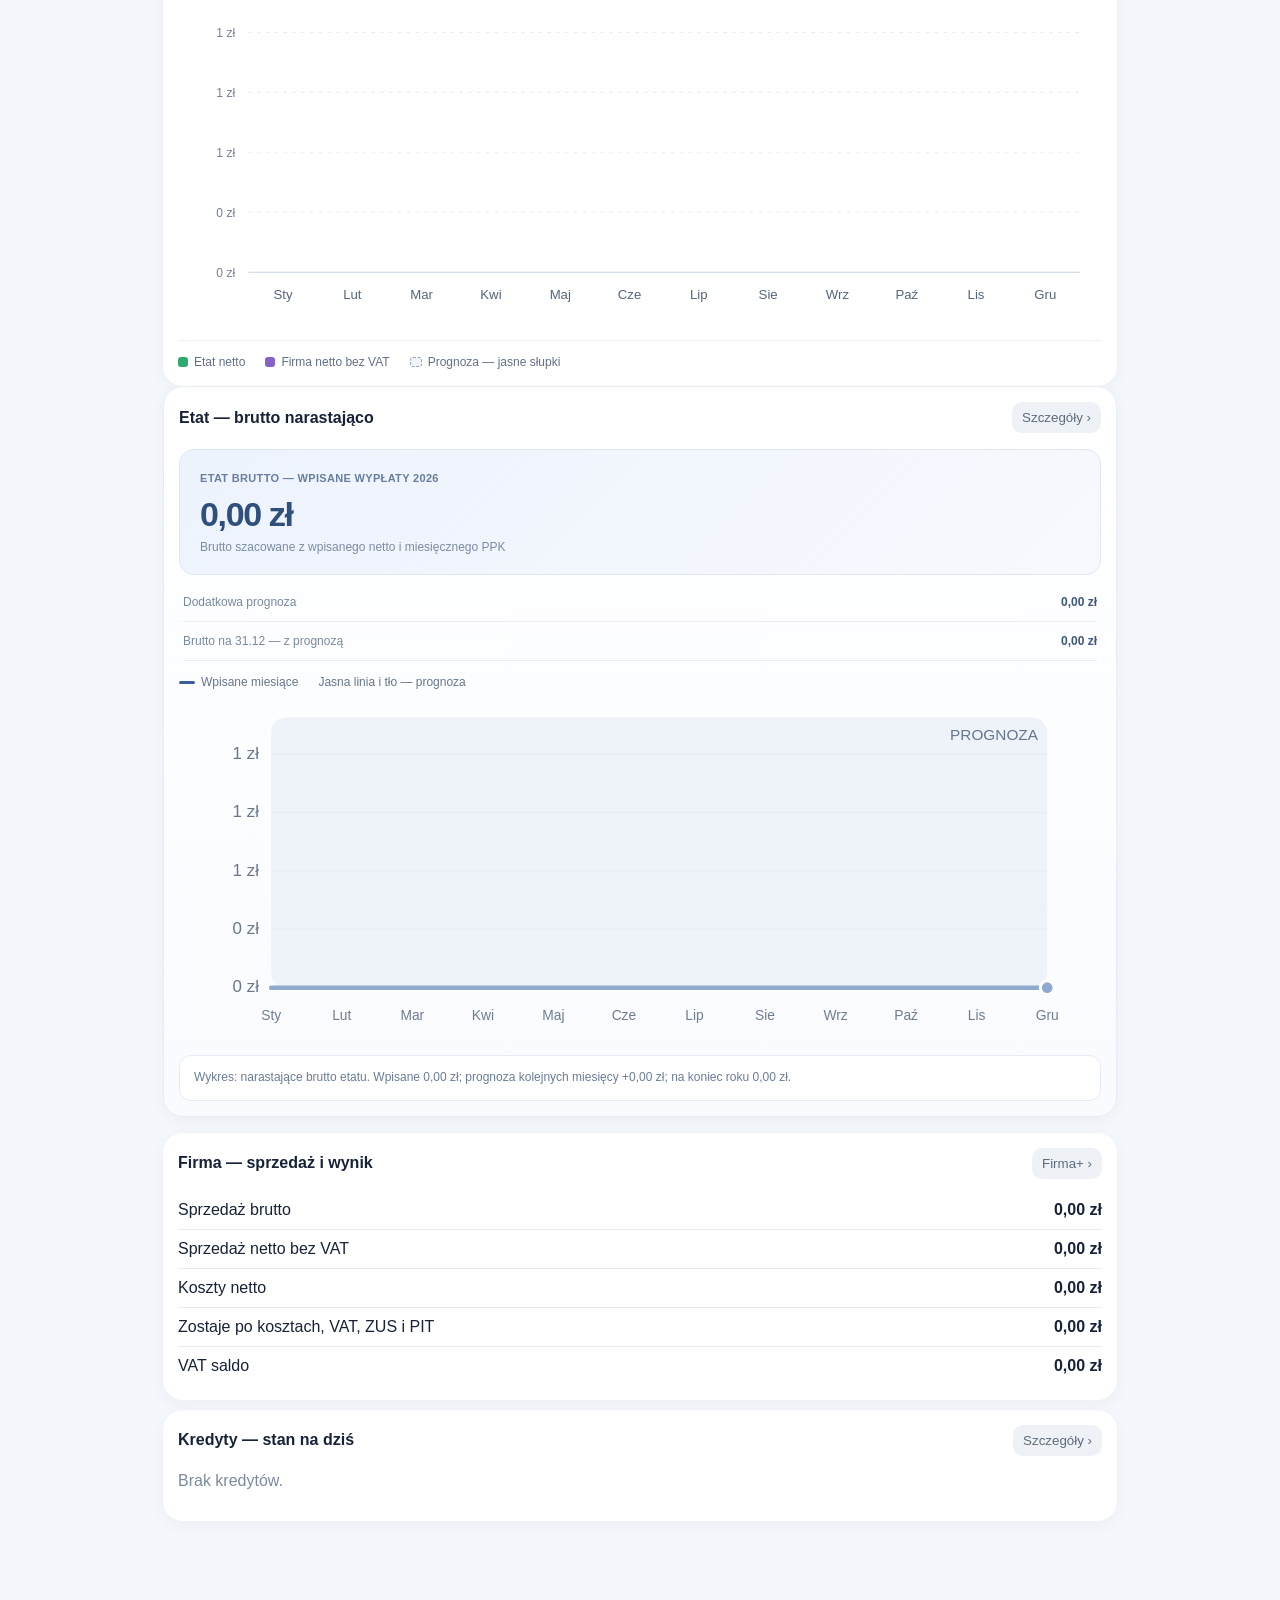
==== commit 120fc40c: "Odśwież stary redirect do 5.0.0" ====
--- a/app-252.html
+++ b/app-252.html
@@ -1 +1 @@
-<!doctype html><html lang="pl"><head><meta charset="utf-8"><meta http-equiv="Cache-Control" content="no-store"><meta name="viewport" content="width=device-width,initial-scale=1"><title>Moje Finanse 4.10.10</title></head><body><script>location.replace('./index.html?v=41010-'+Date.now())</script></body></html>+<!doctype html><html lang="pl"><head><meta charset="utf-8"><meta http-equiv="Cache-Control" content="no-store"><meta name="viewport" content="width=device-width,initial-scale=1"><title>Moje Finanse 5.0.0</title></head><body><script>location.replace('./index.html?v=5000-'+Date.now())</script></body></html>
